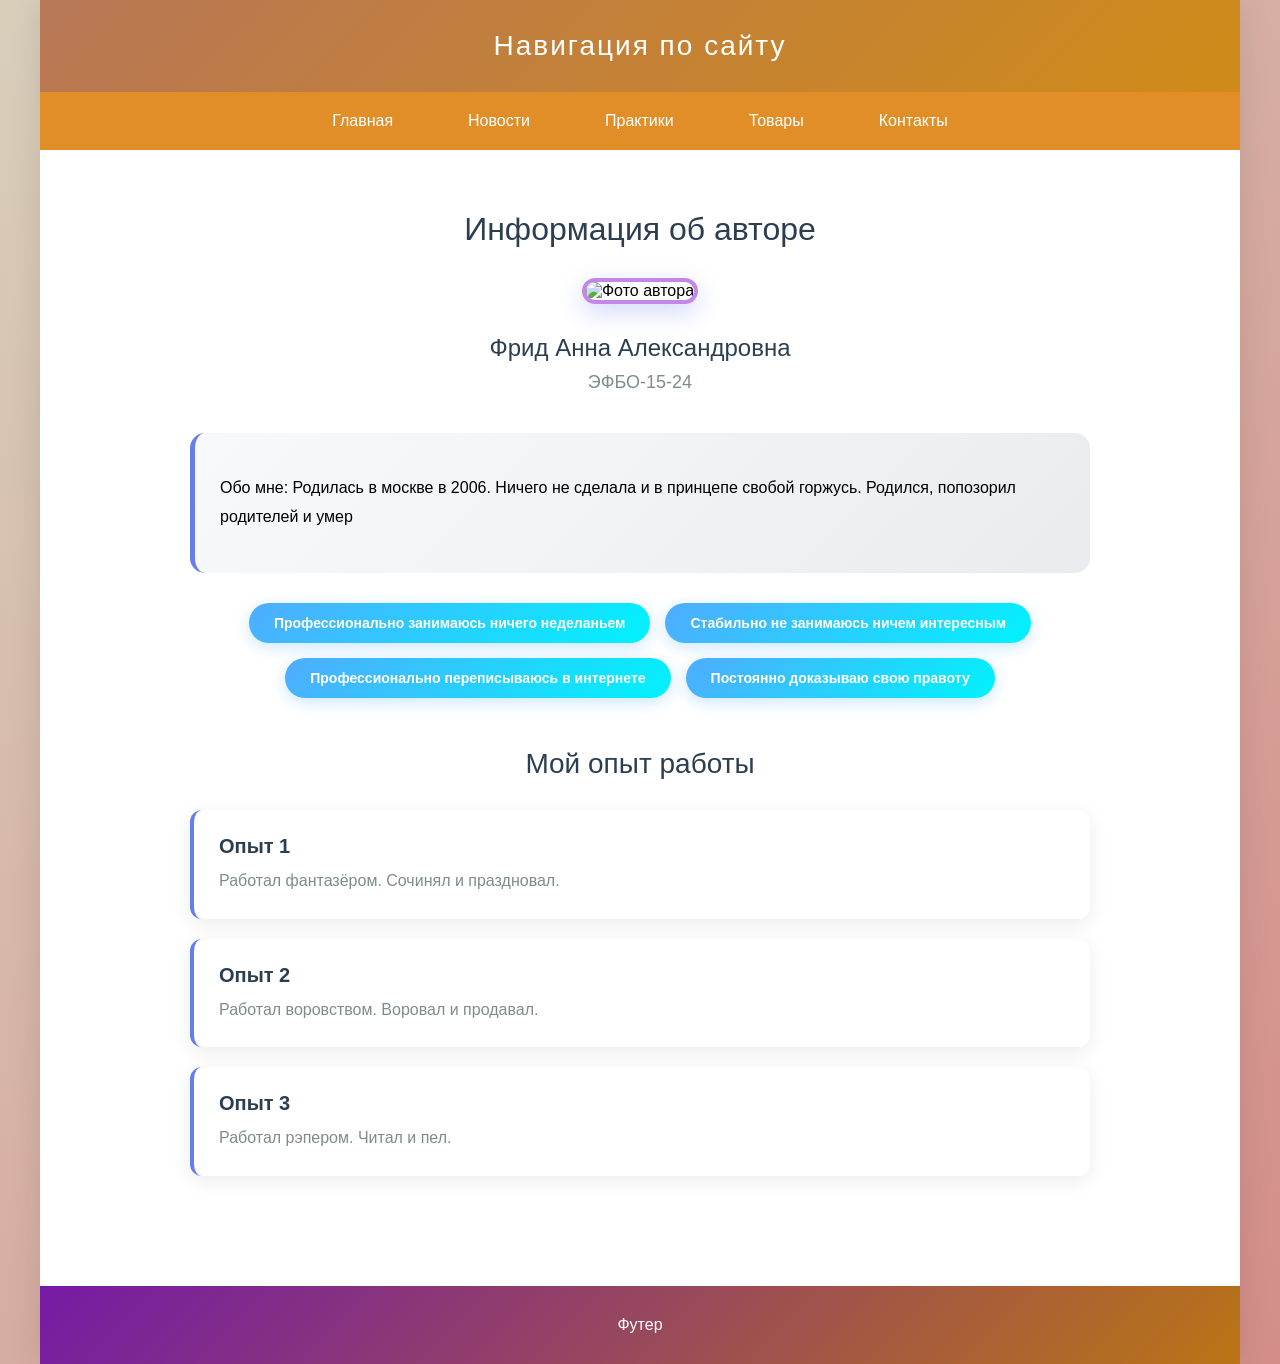
==== src/index.html @ 4efd9bc8 "grf" ====
<!DOCTYPE html>
<html lang="ru">
    <head>
        <meta charset="UTF-8">
        <meta name="viewport" content="width=device-width, initial-scale=1.0">
        <title>Семестровая работа</title>
        <link rel="stylesheet" href="css/style/styles.css">
    </head>
    <body>
        <div class="page-container">
            <div class="header">Навигация по сайту</div>
           
            <div class="nav">
                
                <ul class="nav-list">
                    <li class="nav-item"><a class="nav-link" href="index.html">Главная</a></li>
                    <li class="nav-item"><a class="nav-link" href="news.html">Новости</a></li>
                    <li class="nav-item"><a class="nav-link" href="practices.html">Практики</a></li> 
                    <li class="nav-item"><a class="nav-link" href="goods.html">Товары</a></li>
                    <li class="nav-item"><a class="nav-link" href="contacts.html">Контакты</a></li>
                </ul>
            </div>
            <div class="content">
                <div class="profile-header">
                    <h1 class="profile-title">Информация об авторе</h1>
                    <img class="profile-photo" src="C:\Users\frida\Desktop\FBO-15-24_Frid\src\images\glupycot.jpg" alt="Фото автора">
                    <h2 class="profile-name">Фрид Анна Александровна</h2>
                    <p class="profile-group">ЭФБО-15-24</p>
                </div>
                
                <div class="about-me">
                    <p>Обо мне: Родилась в москве в 2006. Ничего не сделала и в принцепе свобой горжусь. Родился, попозорил родителей и умер</p>
                </div>
                
                <div class="skills-container">
                    <div class="skill-tag">Профессионально занимаюсь ничего неделаньем</div>
                    <div class="skill-tag">Стабильно не занимаюсь ничем интересным</div>
                    <div class="skill-tag">Профессионально переписываюсь в интернете</div>
                    <div class="skill-tag">Постоянно доказываю свою правоту</div>
                </div>
                
                <div class="experience-section">
                    <h2 class="section-title">Мой опыт работы</h2>
                    <div class="experience-card">
                        <h3 class="experience-title">Опыт 1</h3>
                        <p class="experience-desc">Работал фантазёром. Сочинял и праздновал.</p>
                    </div>
                    <div class="experience-card">
                        <h3 class="experience-title">Опыт 2</h3>
                        <p class="experience-desc">Работал воровством. Воровал и продавал.</p>
                    </div>
                    <div class="experience-card">
                        <h3 class="experience-title">Опыт 3</h3>
                        <p class="experience-desc">Работал рэпером. Читал и пел.</p>
                    </div>
                </div>
            </div>
            <div class="footer">Футер</div>    
        </div>
    </body>
</html>
---- src/css/style/styles.css ----
/* ===== БАЗОВЫЕ СТИЛИ ===== */
body {
    font-family: 'Segoe UI', Tahoma, Geneva, Verdana, sans-serif;
    /* Современный шрифт для лучшей читаемости */
    margin: 0;
    /* Убираем стандартные отступы браузера */
    padding: 0;
    /* Убираем стандартные внутренние отступы */
    background: linear-gradient(135deg, #d8cfbb 0%, #d48d88 100%);
    /* Красивый градиентный фон всей страницы */
    min-height: 100vh;
    /* Минимальная высота равна высоте окна браузера */
}

/* ===== КОНТЕЙНЕР СТРАНИЦЫ ===== */
.page-container {
    max-width: 1200px;
    /* Максимальная ширина контента */
    margin: 0 auto;
    /* Центрирование контейнера по горизонтали */
    background: white;
    /* Белый фон для основного содержимого */
    min-height: 100vh;
    /* Минимальная высота равна высоте окна браузера */
    box-shadow: 0 0 30px rgba(0, 0, 0, 0.1);
    /* Легкая тень вокруг всего контента */
}

/* ===== ШАПКА ===== */
.header {
    background: linear-gradient(135deg, #b87756 0%, #cf8b17 100%);
    /* Темный градиентный фон */
    color: white;
    /* Белый цвет текста */
    text-align: center;
    /* Выравнивание текста по центру */
    padding: 30px;
    /* Внутренние отступы со всех сторон */
    font-size: 28px;
    /* Размер шрифта */
    font-weight: 300;
    /* Легкое начертание шрифта */
    letter-spacing: 2px;
    /* Расстояние между буквами */
}

/* ===== НАВИГАЦИЯ ===== */
.nav {
    background: #e18e29;
    /* Темно-синий фон навигации */
    padding: 20px 0;
    /* Вертикальные отступы */
}

.nav-list {
    list-style: none;
    /* Убираем маркеры списка */
    margin: 0;
    /* Убираем внешние отступы */
    padding: 0;
    /* Убираем внутренние отступы */
    display: flex;
    /* Горизонтальное расположение элементов */
    justify-content: center;
    /* Выравнивание по центру */
    gap: 25px;
    /* Расстояние между элементами навигации */
}

.nav-item {
    margin: 0;
    /* Убираем отступы у пунктов меню */
}

.nav-link {
    color: white;
    /* Белый цвет текста ссылок */
    text-decoration: none;
    /* Убираем подчеркивание ссылок */
    padding: 12px 25px;
    /* Отступы внутри ссылок */
    border-radius: 25px;
    /* Скругленные углы (капсульная форма) */
    transition: all 0.3s ease;
    /* Плавные анимации при изменении */
    font-weight: 500;
    /* Средняя жирность шрифта */
}

.nav-link:hover {
    background: rgba(255, 255, 255, 0.1);
    /* Полупрозрачный белый фон при наведении */
    transform: translateY(-2px);
    /* Легкое поднятие элемента при наведении */
}

/* ===== ОСНОВНОЙ КОНТЕНТ ===== */
.content {
    padding: 40px;
    /* Внутренние отступы контента */
    max-width: 900px;
    /* Максимальная ширина контента */
    margin: 0 auto;
    /* Центрирование контента */
}

/* ===== ГЛАВНАЯ СТРАНИЦА ===== */
.profile-header {
    text-align: center;
    /* Выравнивание по центру */
    margin-bottom: 40px;
    /* Отступ снизу */
}

.profile-title {
    font-size: 32px;
    /* Размер шрифта заголовка */
    color: #2c3e50;
    /* Темно-синий цвет текста */
    margin-bottom: 10px;
    /* Отступ снизу */
    font-weight: 300;
    /* Легкое начертание шрифта */
}

.profile-photo {
    width: 220px;
    /* Фиксированная ширина фото */
    height: 280px;
    /* Фиксированная высота фото */
    border-radius: 15px;
    /* Скругленные углы фото */
    object-fit: cover;
    /* Обрезка фото для сохранения пропорций */
    margin: 20px auto;
    /* Центрирование и отступы */
    border: 4px solid #c387e8;
    /* Синяя рамка вокруг фото */
    box-shadow: 0 8px 25px rgba(102, 126, 234, 0.3);
    /* Тень с синим оттенком */
}

.profile-name {
    font-size: 24px;
    /* Размер шрифта имени */
    color: #2c3e50;
    /* Темно-синий цвет текста */
    margin: 10px 0;
    /* Вертикальные отступы */
    font-weight: 500;
    /* Средняя жирность шрифта */
}

.profile-group {
    font-size: 18px;
    /* Размер шрифта группы */
    color: #7f8c8d;
    /* Серый цвет текста */
    margin: 5px 0;
    /* Вертикальные отступы */
}

.about-me {
    background: linear-gradient(135deg, #f8f9fa 0%, #e9ecef 100%);
    /* Светлый градиентный фон */
    padding: 25px;
    /* Внутренние отступы */
    border-radius: 15px;
    /* Скругленные углы */
    margin: 30px 0;
    /* Вертикальные отступы */
    border-left: 5px solid #667eea;
    /* Синяя полоса слева */
    font-size: 16px;
    /* Размер шрифта текста */
    line-height: 1.8;
    /* Межстрочный интервал */
}

/* ===== НАВЫКИ ===== */
.skills-container {
    display: flex;
    /* Горизонтальное расположение навыков */
    justify-content: center;
    /* Выравнивание по центру */
    flex-wrap: wrap;
    /* Перенос на новую строку при необходимости */
    gap: 15px;
    /* Расстояние между навыками */
    margin: 30px 0;
    /* Вертикальные отступы */
}

.skill-tag {
    background: linear-gradient(135deg, #4facfe 0%, #00f2fe 100%);
    /* Голубой градиентный фон */
    color: white;
    /* Белый цвет текста */
    padding: 12px 25px;
    /* Внутренние отступы */
    border-radius: 25px;
    /* Круглые углы (капсульная форма) */
    font-weight: 600;
    /* Жирный шрифт */
    font-size: 14px;
    /* Размер шрифта */
    box-shadow: 0 4px 15px rgba(79, 172, 254, 0.3);
    /* Тень с голубым оттенком */
    transition: all 0.3s ease;
    /* Плавные анимации при изменении */
}

.skill-tag:hover {
    transform: translateY(-3px);
    /* Поднятие элемента при наведении */
    box-shadow: 0 6px 20px rgba(79, 172, 254, 0.4);
    /* Увеличение тени при наведении */
}

/* ===== ОПЫТ РАБОТЫ ===== */
.experience-section {
    margin-top: 50px;
    /* Отступ сверху */
}

.section-title {
    font-size: 28px;
    /* Размер шрифта заголовка секции */
    color: #2c3e50;
    /* Темно-синий цвет текста */
    text-align: center;
    /* Выравнивание по центру */
    margin-bottom: 30px;
    /* Отступ снизу */
    font-weight: 300;
    /* Легкое начертание шрифта */
}

.experience-card {
    background: white;
    /* Белый фон карточки */
    padding: 25px;
    /* Внутренние отступы */
    margin: 20px 0;
    /* Вертикальные отступы */
    border-radius: 12px;
    /* Скругленные углы */
    box-shadow: 0 5px 20px rgba(0, 0, 0, 0.08);
    /* Легкая тень */
    border-left: 4px solid #667eea;
    /* Синяя полоса слева */
    transition: transform 0.3s ease;
    /* Плавная анимация трансформации */
}

.experience-card:hover {
    transform: translateX(5px);
    /* Сдвиг вправо при наведении */
}

.experience-title {
    font-size: 20px;
    /* Размер шрифта заголовка опыта */
    color: #2c3e50;
    /* Темно-синий цвет текста */
    margin: 0 0 10px 0;
    /* Отступ снизу */
    font-weight: 600;
    /* Жирный шрифт */
}

.experience-desc {
    color: #7f8c8d;
    /* Серый цвет текста */
    line-height: 1.6;
    /* Межстрочный интервал */
    margin: 0;
    /* Убираем отступы */
}

/* ===== ФУТЕР ===== */
.footer {
    background: linear-gradient(135deg, #751aa6 0%, #ba7514 100%);
    /* Темный градиентный фон */
    color: white;
    /* Белый цвет текста */
    text-align: center;
    /* Выравнивание по центру */
    padding: 30px;
    /* Внутренние отступы */
    margin-top: 50px;
    /* Отступ сверху */
}

/*====новости ===== */
.news {
    background: linear-gradient(135deg, #f8f9fa 0%, #e9ecef 100%);
    /* Светлый градиентный фон */
    padding: 40px;
    /* Внутренние отступы */
    border-radius: 15px;
    /* Скругленные углы */
    margin: 15px 30px;
    /* Вертикальные отступы */
    border-left: 5px solid #eab366;
    /* Синяя полоса слева */
    font-size: 16px;
    /* Размер шрифта текста */
    line-height: 1.8;
    /* Межстрочный интервал */
}

.goods {
    max-width: 220px;
    /* Фиксированная ширина фото */
    border-radius: 15px;
    /* Скругленные углы фото */
    object-fit: cover;
    /* Обрезка фото для сохранения пропорций */
    margin: 20px auto;
    /* Центрирование и отступы */
    border: 3px solid #000000;
    /* Синяя рамка вокруг фото */
    box-shadow: 0 8px 25px rgba(102, 126, 234, 0.3);
    /* Тень с синим оттенком */
    display: flex;
    align-items: center;
    flex-direction: column;
    padding: 25px;
}

.goods img{
    max-width: 200px;
}
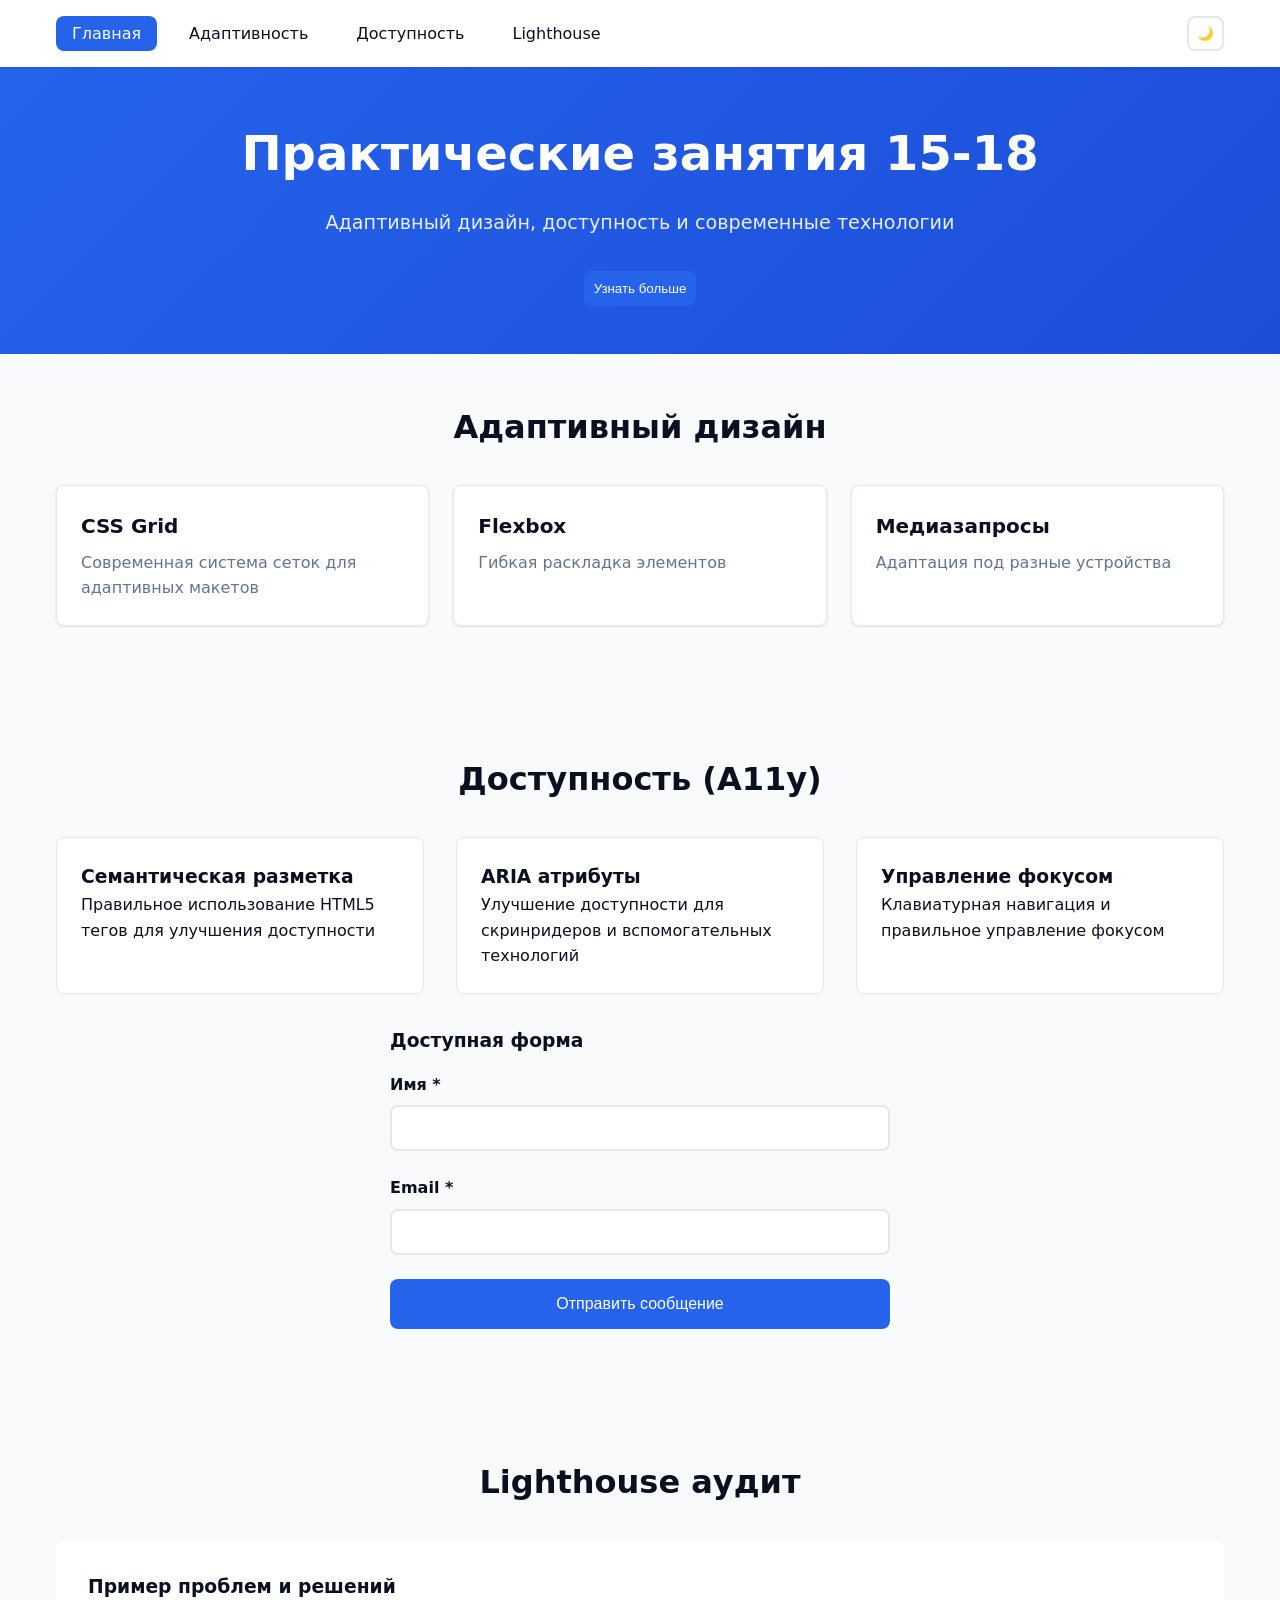
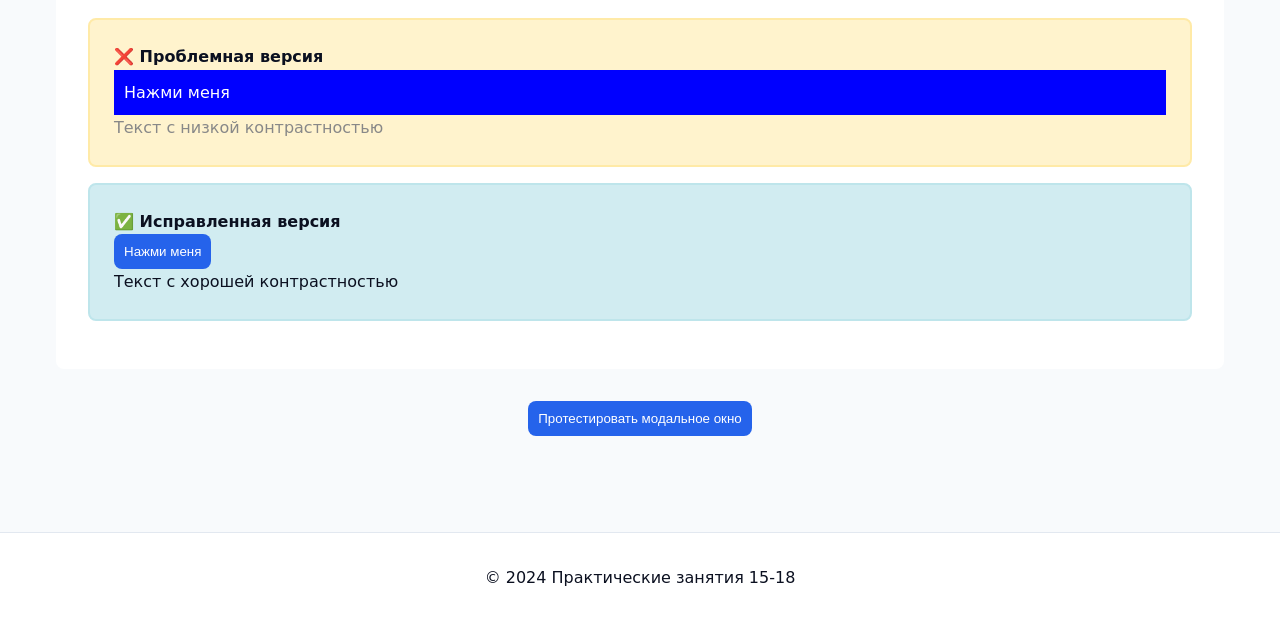
==== commit 2001eed1: "Add files via upload" ====
--- a/src/index.html
+++ b/src/index.html
@@ -1,62 +1,566 @@
-
-<!DOCTYPE html>
-<html lang="ru">
-    <head>
-        <meta charset="UTF-8">
-        <meta name="viewport" content="width=device-width, initial-scale=1.0">
-        <title>Семестровая работа</title>
-        <link rel="stylesheet" href="css/style/styles.css">
-    </head>
-    <body>
-        <div class="page-container">
-            <div class="header">Навигация по сайту</div>
-           
-            <div class="nav">
-                
-                <ul class="nav-list">
-                    <li class="nav-item"><a class="nav-link" href="index.html">Главная</a></li>
-                    <li class="nav-item"><a class="nav-link" href="news.html">Новости</a></li>
-                    <li class="nav-item"><a class="nav-link" href="practices.html">Практики</a></li> 
-                    <li class="nav-item"><a class="nav-link" href="goods.html">Товары</a></li>
-                    <li class="nav-item"><a class="nav-link" href="contacts.html">Контакты</a></li>
-                </ul>
-            </div>
-            <div class="content">
-                <div class="profile-header">
-                    <h1 class="profile-title">Информация об авторе</h1>
-                    <img class="profile-photo" src="C:\Users\frida\Desktop\FBO-15-24_Frid\src\images\glupycot.jpg" alt="Фото автора">
-                    <h2 class="profile-name">Фрид Анна Александровна</h2>
-                    <p class="profile-group">ЭФБО-15-24</p>
-                </div>
-                
-                <div class="about-me">
-                    <p>Обо мне: Родилась в москве в 2006. Ничего не сделала и в принцепе свобой горжусь. Родился, попозорил родителей и умер</p>
-                </div>
-                
-                <div class="skills-container">
-                    <div class="skill-tag">Профессионально занимаюсь ничего неделаньем</div>
-                    <div class="skill-tag">Стабильно не занимаюсь ничем интересным</div>
-                    <div class="skill-tag">Профессионально переписываюсь в интернете</div>
-                    <div class="skill-tag">Постоянно доказываю свою правоту</div>
-                </div>
-                
-                <div class="experience-section">
-                    <h2 class="section-title">Мой опыт работы</h2>
-                    <div class="experience-card">
-                        <h3 class="experience-title">Опыт 1</h3>
-                        <p class="experience-desc">Работал фантазёром. Сочинял и праздновал.</p>
-                    </div>
-                    <div class="experience-card">
-                        <h3 class="experience-title">Опыт 2</h3>
-                        <p class="experience-desc">Работал воровством. Воровал и продавал.</p>
-                    </div>
-                    <div class="experience-card">
-                        <h3 class="experience-title">Опыт 3</h3>
-                        <p class="experience-desc">Работал рэпером. Читал и пел.</p>
-                    </div>
-                </div>
-            </div>
-            <div class="footer">Футер</div>    
-        </div>
-    </body>
+<!DOCTYPE html>
+<html lang="ru">
+
+<head>
+    <meta charset="UTF-8">
+    <meta name="viewport" content="width=device-width, initial-scale=1, viewport-fit=cover">
+    <title>Практические занятия 15-18</title>
+    <style>
+        /* Базовые сбросы и переменные */
+        :root {
+            --primary-color: #2563eb;
+            --primary-dark: #1d4ed8;
+            --text-color: #0b1020;
+            --text-light: #64748b;
+            --bg-color: #f8fafc;
+            --surface-color: #ffffff;
+            --border-color: #e2e8f0;
+            --error-color: #dc2626;
+            --success-color: #16a34a;
+            --space-xs: 0.5rem;
+            --space-sm: 0.75rem;
+            --space-md: 1rem;
+            --space-lg: 1.5rem;
+            --space-xl: 2rem;
+            --space-2xl: 3rem;
+            --radius: 0.5rem;
+            --shadow: 0 1px 3px 0 rgb(0 0 0 / 0.1);
+        }
+
+        * {
+            margin: 0;
+            padding: 0;
+            box-sizing: border-box;
+        }
+
+        body {
+            font-family: system-ui, -apple-system, sans-serif;
+            line-height: 1.6;
+            background: var(--bg-color);
+            color: var(--text-color);
+            padding: 0;
+        }
+
+        /* Skip link для доступности */
+        .skip-link {
+            position: absolute;
+            top: -100px;
+            left: 10px;
+            z-index: 10000;
+            padding: 10px;
+            background: #111;
+            color: #fff;
+            border-radius: var(--radius);
+            text-decoration: none;
+        }
+
+        .skip-link:focus {
+            top: 10px;
+        }
+
+        /* Навигация */
+        .header {
+            position: sticky;
+            top: 0;
+            background: var(--surface-color);
+            box-shadow: var(--shadow);
+            z-index: 100;
+        }
+
+        .nav {
+            display: flex;
+            justify-content: space-between;
+            align-items: center;
+            padding: 1rem;
+            max-width: 1200px;
+            margin: 0 auto;
+        }
+
+        .nav-list {
+            display: flex;
+            list-style: none;
+            gap: 1rem;
+        }
+
+        .nav-link {
+            color: var(--text-color);
+            text-decoration: none;
+            padding: 0.5rem 1rem;
+            border-radius: var(--radius);
+            transition: background-color 0.2s;
+        }
+
+        .nav-link:hover,
+        .nav-link:focus {
+            background: var(--primary-color);
+            color: white;
+        }
+
+        .nav-link[aria-current="page"] {
+            background: var(--primary-color);
+            color: white;
+        }
+
+        /* Кнопка темы */
+        .theme-toggle {
+            background: var(--surface-color);
+            border: 2px solid var(--border-color);
+            padding: 0.5rem;
+            border-radius: var(--radius);
+            cursor: pointer;
+        }
+
+        /* Основной контент */
+        .page {
+            min-height: 100vh;
+            display: flex;
+            flex-direction: column;
+        }
+
+        main {
+            flex: 1;
+        }
+
+        .container {
+            max-width: 1200px;
+            margin: 0 auto;
+            padding: 0 1rem;
+        }
+
+        /* Герой секция */
+        .hero {
+            padding: 3rem 1rem;
+            text-align: center;
+            background: linear-gradient(135deg, var(--primary-color), var(--primary-dark));
+            color: white;
+        }
+
+        .hero-title {
+            font-size: clamp(1.5rem, 4vw, 3rem);
+            margin-bottom: 1rem;
+        }
+
+        .hero-description {
+            font-size: 1.2rem;
+            margin-bottom: 2rem;
+            opacity: 0.9;
+        }
+
+        /* Адаптивная сетка */
+        .projects-preview-grid {
+            display: grid;
+            grid-template-columns: repeat(auto-fit, minmax(280px, 1fr));
+            gap: 1.5rem;
+            margin: 2rem 0;
+        }
+
+        .project-card {
+            background: var(--surface-color);
+            padding: 1.5rem;
+            border-radius: var(--radius);
+            box-shadow: var(--shadow);
+            border: 1px solid var(--border-color);
+        }
+
+        .project-card-title {
+            font-size: 1.25rem;
+            margin-bottom: 0.5rem;
+        }
+
+        .project-card-description {
+            color: var(--text-light);
+        }
+
+        /* Секции */
+        .section {
+            padding: 3rem 0;
+        }
+
+        .section-title {
+            font-size: 2rem;
+            text-align: center;
+            margin-bottom: 2rem;
+        }
+
+        /* Демонстрация доступности */
+        .a11y-demo {
+            display: grid;
+            grid-template-columns: repeat(auto-fit, minmax(300px, 1fr));
+            gap: 2rem;
+            margin: 2rem 0;
+        }
+
+        .a11y-component {
+            background: var(--surface-color);
+            padding: 1.5rem;
+            border-radius: var(--radius);
+            border: 1px solid var(--border-color);
+        }
+
+        /* Формы */
+        .form-group {
+            margin-bottom: 1.5rem;
+        }
+
+        .form-group label {
+            display: block;
+            margin-bottom: 0.5rem;
+            font-weight: 600;
+        }
+
+        .form-group input,
+        .form-group select,
+        .form-group textarea {
+            width: 100%;
+            padding: 0.75rem;
+            border: 2px solid var(--border-color);
+            border-radius: var(--radius);
+            font-size: 1rem;
+        }
+
+        .form-group input:focus,
+        .form-group select:focus,
+        .form-group textarea:focus {
+            outline: none;
+            border-color: var(--primary-color);
+        }
+
+        .submit-btn {
+            background: var(--primary-color);
+            color: white;
+            border: none;
+            padding: 1rem 2rem;
+            border-radius: var(--radius);
+            font-size: 1rem;
+            cursor: pointer;
+            width: 100%;
+        }
+
+        .submit-btn:hover {
+            background: var(--primary-dark);
+        }
+
+        /* Lighthouse демонстрация */
+        .lighthouse-demo {
+            background: var(--surface-color);
+            padding: 2rem;
+            border-radius: var(--radius);
+            margin: 2rem 0;
+        }
+
+        .problem-section {
+            background: #fff3cd;
+            border: 2px solid #ffeaa7;
+            padding: 1.5rem;
+            border-radius: var(--radius);
+            margin: 1rem 0;
+        }
+
+        .solution-section {
+            background: #d1ecf1;
+            border: 2px solid #bee5eb;
+            padding: 1.5rem;
+            border-radius: var(--radius);
+            margin: 1rem 0;
+        }
+
+        .bad-btn {
+            background: blue;
+            color: white;
+            padding: 10px;
+            border: none;
+            cursor: pointer;
+        }
+
+        .good-btn {
+            background: var(--primary-color);
+            color: white;
+            padding: 10px;
+            border: none;
+            cursor: pointer;
+            border-radius: var(--radius);
+        }
+
+        /* Модальное окно */
+        .overlay {
+            display: none;
+            position: fixed;
+            top: 0;
+            left: 0;
+            width: 100%;
+            height: 100%;
+            background: rgba(0, 0, 0, 0.5);
+            z-index: 1000;
+        }
+
+        .modal {
+            display: none;
+            position: fixed;
+            top: 50%;
+            left: 50%;
+            transform: translate(-50%, -50%);
+            background: var(--surface-color);
+            padding: 2rem;
+            border-radius: var(--radius);
+            box-shadow: 0 10px 30px rgba(0, 0, 0, 0.3);
+            z-index: 1001;
+            max-width: 500px;
+            width: 90%;
+        }
+
+        .close-btn {
+            position: absolute;
+            top: 1rem;
+            right: 1rem;
+            background: none;
+            border: none;
+            font-size: 1.5rem;
+            cursor: pointer;
+        }
+
+        /* Футер */
+        .footer {
+            background: var(--surface-color);
+            padding: 2rem 0;
+            text-align: center;
+            border-top: 1px solid var(--border-color);
+            margin-top: 3rem;
+        }
+
+        /* Утилиты */
+        .visually-hidden {
+            position: absolute;
+            width: 1px;
+            height: 1px;
+            padding: 0;
+            margin: -1px;
+            overflow: hidden;
+            clip: rect(0, 0, 0, 0);
+            border: 0;
+        }
+
+        /* Адаптивность */
+        @media (max-width: 768px) {
+            .nav {
+                flex-direction: column;
+                gap: 1rem;
+            }
+
+            .nav-list {
+                flex-wrap: wrap;
+                justify-content: center;
+            }
+
+            .a11y-demo {
+                grid-template-columns: 1fr;
+            }
+        }
+
+        /* Фокус для доступности */
+        button:focus,
+        input:focus,
+        select:focus,
+        textarea:focus,
+        a:focus {
+            outline: 2px solid var(--primary-color);
+            outline-offset: 2px;
+        }
+    </style>
+</head>
+
+<body>
+    <!-- Skip link для доступности -->
+    <a class="skip-link" href="#main">Перейти к основному содержимому</a>
+
+    <div class="page">
+        <!-- Навигация -->
+        <header class="header">
+            <nav class="nav" aria-label="Основная навигация">
+                <ul class="nav-list">
+                    <li><a href="#home" class="nav-link" aria-current="page">Главная</a></li>
+                    <li><a href="#adaptive" class="nav-link">Адаптивность</a></li>
+                    <li><a href="#accessibility" class="nav-link">Доступность</a></li>
+                    <li><a href="#lighthouse" class="nav-link">Lighthouse</a></li>
+                </ul>
+
+                <button class="theme-toggle" aria-label="Переключить тему">
+                    🌙
+                </button>
+            </nav>
+        </header>
+
+        <main id="main">
+            <!-- Герой секция -->
+            <section class="hero" id="home">
+                <div class="container">
+                    <h1 class="hero-title">Практические занятия 15-18</h1>
+                    <p class="hero-description">Адаптивный дизайн, доступность и современные технологии</p>
+                    <button class="good-btn open-modal-btn">Узнать больше</button>
+                </div>
+            </section>
+
+            <!-- Адаптивность -->
+            <section class="section" id="adaptive">
+                <div class="container">
+                    <h2 class="section-title">Адаптивный дизайн</h2>
+
+                    <div class="projects-preview-grid">
+                        <article class="project-card">
+                            <h3 class="project-card-title">CSS Grid</h3>
+                            <p class="project-card-description">Современная система сеток для адаптивных макетов</p>
+                        </article>
+                        <article class="project-card">
+                            <h3 class="project-card-title">Flexbox</h3>
+                            <p class="project-card-description">Гибкая раскладка элементов</p>
+                        </article>
+                        <article class="project-card">
+                            <h3 class="project-card-title">Медиазапросы</h3>
+                            <p class="project-card-description">Адаптация под разные устройства</p>
+                        </article>
+                    </div>
+                </div>
+            </section>
+
+            <!-- Доступность -->
+            <section class="section section-light" id="accessibility">
+                <div class="container">
+                    <h2 class="section-title">Доступность (A11y)</h2>
+
+                    <div class="a11y-demo">
+                        <div class="a11y-component">
+                            <h3>Семантическая разметка</h3>
+                            <p>Правильное использование HTML5 тегов для улучшения доступности</p>
+                        </div>
+                        <div class="a11y-component">
+                            <h3>ARIA атрибуты</h3>
+                            <p>Улучшение доступности для скринридеров и вспомогательных технологий</p>
+                        </div>
+                        <div class="a11y-component">
+                            <h3>Управление фокусом</h3>
+                            <p>Клавиатурная навигация и правильное управление фокусом</p>
+                        </div>
+                    </div>
+
+                    <!-- Форма -->
+                    <div style="max-width: 500px; margin: 2rem auto;">
+                        <h3 style="color: var(--text-color); margin-bottom: 1rem;">Доступная форма</h3>
+                        <form class="contact-form">
+                            <div class="form-group">
+                                <label for="name">Имя *</label>
+                                <input type="text" id="name" name="name" required aria-required="true">
+                            </div>
+                            <div class="form-group">
+                                <label for="email">Email *</label>
+                                <input type="email" id="email" name="email" required aria-required="true">
+                            </div>
+                            <button type="submit" class="submit-btn">Отправить сообщение</button>
+                        </form>
+                    </div>
+                </div>
+            </section>
+
+
+            <!-- Lighthouse -->
+            <section class="section" id="lighthouse">
+                <div class="container">
+                    <h2 class="section-title">Lighthouse аудит</h2>
+
+                    <div class="lighthouse-demo">
+                        <h3>Пример проблем и решений</h3>
+
+                        <div class="problem-section">
+                            <h4>❌ Проблемная версия</h4>
+                            <div class="bad-btn">Нажми меня</div>
+                            <p style="color: #888;">Текст с низкой контрастностью</p>
+                        </div>
+
+                        <div class="solution-section">
+                            <h4>✅ Исправленная версия</h4>
+                            <button class="good-btn">Нажми меня</button>
+                            <p>Текст с хорошей контрастностью</p>
+                        </div>
+                    </div>
+
+                    <div style="text-align: center; margin-top: 2rem;">
+                        <button class="good-btn open-modal-btn">Протестировать модальное окно</button>
+                    </div>
+                </div>
+            </section>
+        </main>
+
+        <footer class="footer">
+            <div class="container">
+                <p>&copy; 2024 Практические занятия 15-18</p>
+            </div>
+        </footer>
+    </div>
+
+    <!-- Модальное окно -->
+    <div class="overlay" id="overlay"></div>
+    <div class="modal" id="modal">
+        <h2>Доступное модальное окно</h2>
+        <p>Это демонстрация правильно реализованного модального окна с управлением фокусом.</p>
+        <button class="close-btn" aria-label="Закрыть">×</button>
+    </div>
+
+    <script>
+        // Управление модальным окном
+        const modal = document.getElementById('modal');
+        const overlay = document.getElementById('overlay');
+        const openButtons = document.querySelectorAll('.open-modal-btn');
+        const closeButton = document.querySelector('.close-btn');
+
+        function openModal() {
+            modal.style.display = 'block';
+            overlay.style.display = 'block';
+            closeButton.focus();
+        }
+
+        function closeModal() {
+            modal.style.display = 'none';
+            overlay.style.display = 'none';
+        }
+
+        // Обработчики событий
+        openButtons.forEach(btn => {
+            btn.addEventListener('click', openModal);
+        });
+
+        closeButton.addEventListener('click', closeModal);
+        overlay.addEventListener('click', closeModal);
+
+        // Закрытие по Escape
+        document.addEventListener('keydown', function (e) {
+            if (e.key === 'Escape') {
+                closeModal();
+            }
+        });
+
+        // Управление темой
+        const themeToggle = document.querySelector('.theme-toggle');
+        themeToggle.addEventListener('click', function () {
+            const isDark = document.body.style.backgroundColor === 'rgb(15, 23, 42)';
+            if (isDark) {
+                document.body.style.backgroundColor = '';
+                document.body.style.color = '';
+                themeToggle.textContent = '🌙';
+            } else {
+                document.body.style.backgroundColor = '#0f172a';
+                document.body.style.color = '#e2e8f0';
+                themeToggle.textContent = '☀️';
+            }
+        });
+
+        // Валидация формы
+        const form = document.querySelector('.contact-form');
+        form.addEventListener('submit', function (e) {
+            e.preventDefault();
+            alert('Форма отправлена!');
+            form.reset();
+        });
+
+        console.log('Сайт загружен и готов к работе!');
+    </script>
+</body>
+
 </html>
